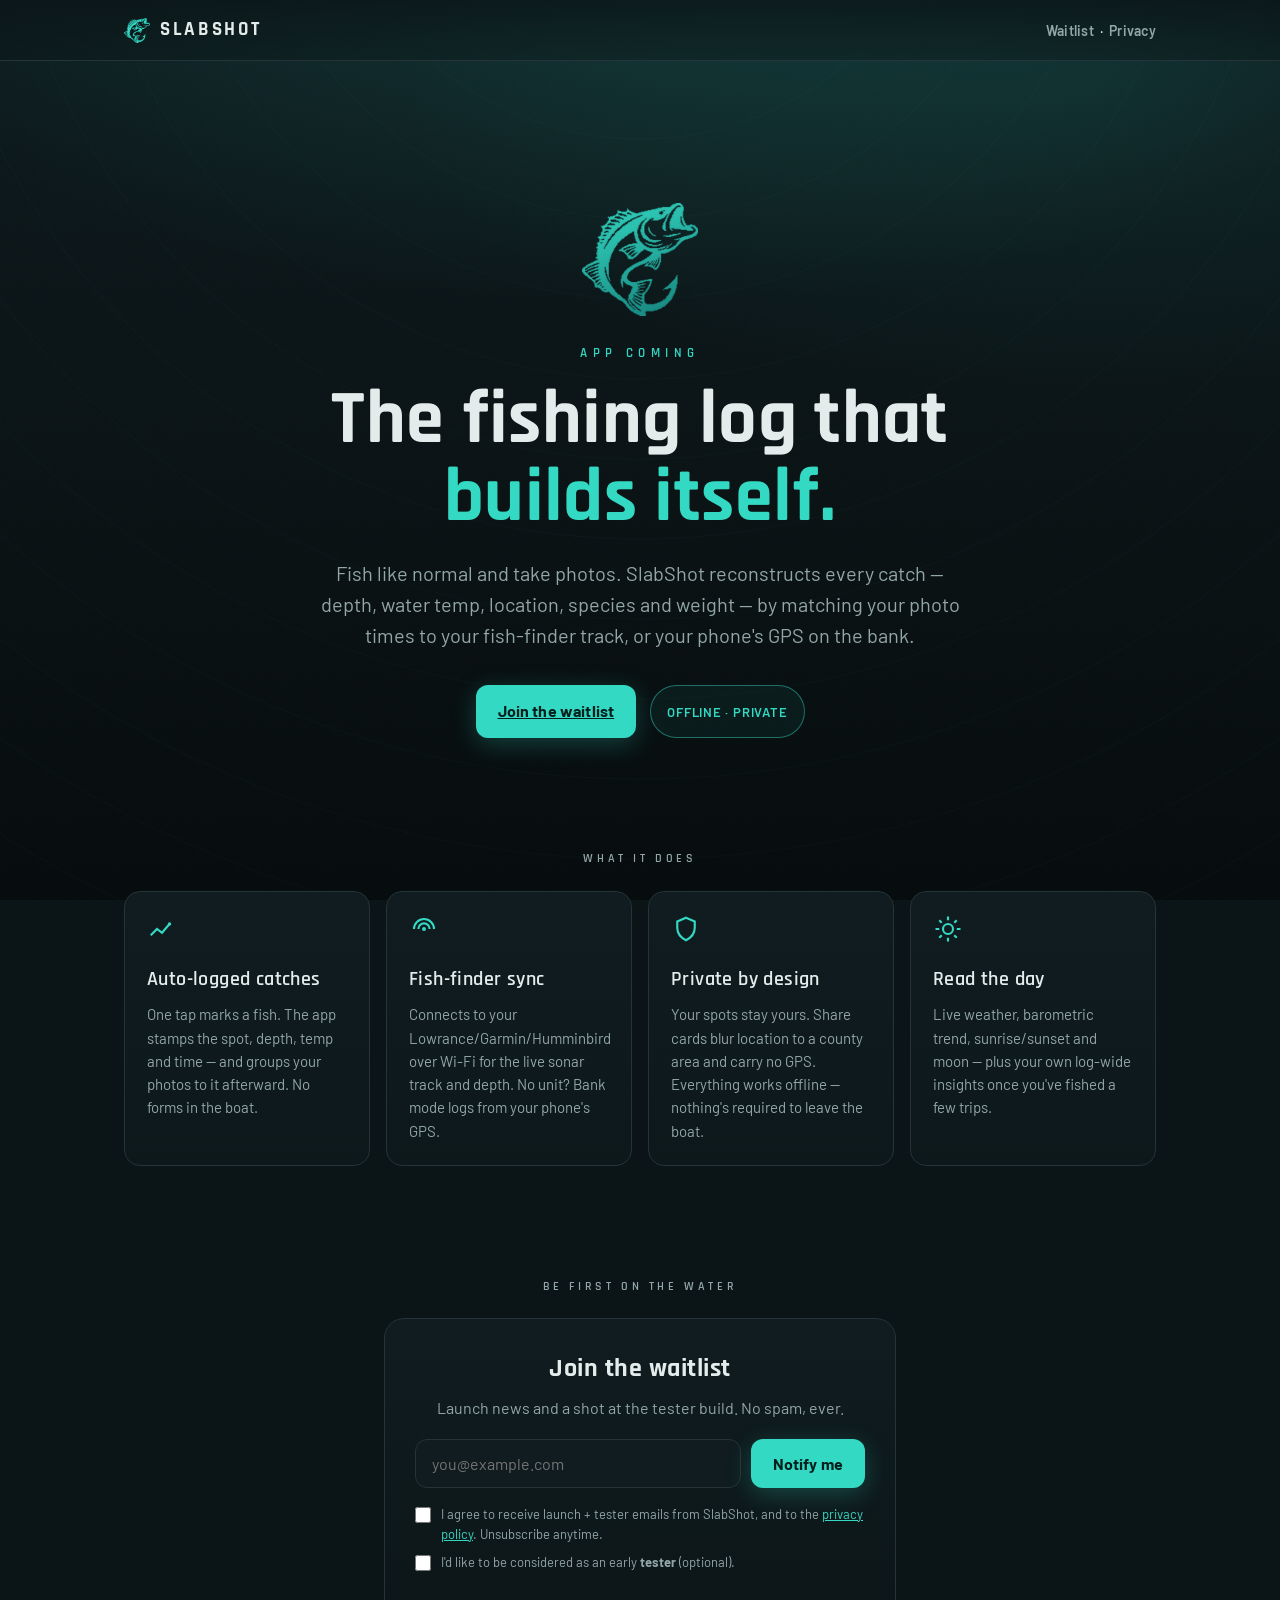
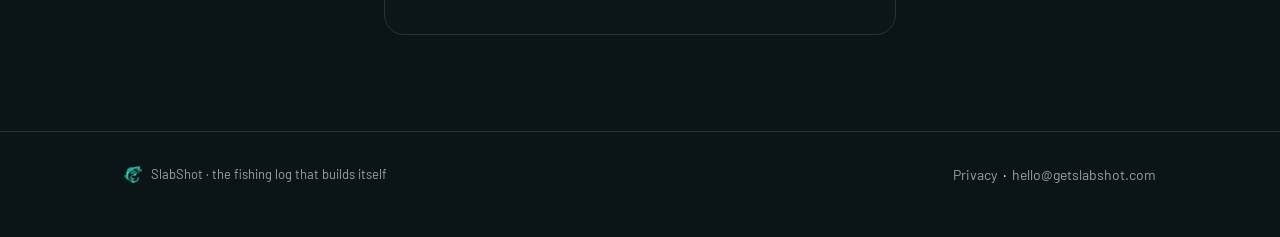
==== index.html @ e016c4cb "SlabShot landing site (Cloudflare Pages) Static front door for getslabshot.com — landing page, Play-" ====
<!doctype html>
<html lang="en">
<head>
<meta charset="utf-8">
<meta name="viewport" content="width=device-width, initial-scale=1">
<title>SlabShot — the fishing log that builds itself</title>
<meta name="description" content="SlabShot reconstructs every catch — depth, temp, location, species, weight — from your fish-finder track or phone GPS by matching your photo times. Offline. Private. App coming.">
<link rel="canonical" href="https://getslabshot.com/">
<meta property="og:title" content="SlabShot — the fishing log that builds itself">
<meta property="og:description" content="Auto-logged catches from your fish-finder or phone GPS. Offline, private, built for the water. Join the waitlist.">
<meta property="og:type" content="website">
<meta property="og:url" content="https://getslabshot.com/">
<meta property="og:image" content="https://getslabshot.com/assets/img/slabshot_mark.png">
<meta name="theme-color" content="#0B1416">
<link rel="icon" href="/assets/img/slabshot_mark.png">
<link rel="apple-touch-icon" href="/assets/img/slabshot_mark.png">
<link rel="preload" as="font" href="/assets/fonts/rajdhani_bold.ttf" type="font/ttf" crossorigin>
<link rel="stylesheet" href="/assets/css/slab.css">
</head>
<body>
<div class="bg" aria-hidden="true"></div>

<header class="bar">
  <div class="wrap">
    <a class="brand" href="/">
      <span class="mark" aria-hidden="true"></span>
      <span class="wordmark">SLABSHOT</span>
    </a>
    <nav><a href="#waitlist">Waitlist</a> &nbsp;·&nbsp; <a href="/privacy.html">Privacy</a></nav>
  </div>
</header>

<main>
  <!-- HERO -->
  <section class="hero">
    <div class="wrap">
      <div class="mark-xl reveal d1" aria-hidden="true"></div>
      <p class="eyebrow reveal d1">App coming</p>
      <h1 class="reveal d2">The fishing log that<br><span class="accent">builds itself.</span></h1>
      <p class="lede reveal d3">
        Fish like normal and take photos. SlabShot reconstructs every catch — depth, water
        temp, location, species and weight — by matching your photo times to your fish-finder
        track, or your phone's GPS on the bank.
      </p>
      <div class="cta-row reveal d4">
        <a class="btn" href="#waitlist">Join the waitlist</a>
        <span class="pill">Offline · Private</span>
      </div>
    </div>
  </section>

  <!-- WHAT IT DOES -->
  <section>
    <div class="wrap">
      <p class="section-label">What it does</p>
      <div class="grid">
        <div class="card reveal d1">
          <svg class="ic" viewBox="0 0 24 24" fill="none" stroke="currentColor" stroke-width="1.7"><path d="M3 17l5-5 4 3 6-7"/><circle cx="18" cy="8" r="1.4" fill="currentColor" stroke="none"/></svg>
          <h3>Auto-logged catches</h3>
          <p>One tap marks a fish. The app stamps the spot, depth, temp and time — and groups your
          photos to it afterward. No forms in the boat.</p>
        </div>
        <div class="card reveal d2">
          <svg class="ic" viewBox="0 0 24 24" fill="none" stroke="currentColor" stroke-width="1.7"><path d="M4 12a8 8 0 0 1 16 0"/><path d="M7.5 12a4.5 4.5 0 0 1 9 0"/><circle cx="12" cy="12" r="1.6" fill="currentColor" stroke="none"/></svg>
          <h3>Fish-finder sync</h3>
          <p>Connects to your Lowrance/Garmin/Humminbird over Wi-Fi for the live sonar track and
          depth. No unit? Bank mode logs from your phone's GPS.</p>
        </div>
        <div class="card reveal d3">
          <svg class="ic" viewBox="0 0 24 24" fill="none" stroke="currentColor" stroke-width="1.7"><path d="M12 3l7 3v5c0 4.5-3 8-7 10-4-2-7-5.5-7-10V6z"/></svg>
          <h3>Private by design</h3>
          <p>Your spots stay yours. Share cards blur location to a county area and carry no GPS.
          Everything works offline — nothing's required to leave the boat.</p>
        </div>
        <div class="card reveal d4">
          <svg class="ic" viewBox="0 0 24 24" fill="none" stroke="currentColor" stroke-width="1.7"><circle cx="12" cy="12" r="4"/><path d="M12 2v3M12 19v3M2 12h3M19 12h3M5 5l2 2M17 17l2 2M19 5l-2 2M7 17l-2 2"/></svg>
          <h3>Read the day</h3>
          <p>Live weather, barometric trend, sunrise/sunset and moon — plus your own log-wide
          insights once you've fished a few trips.</p>
        </div>
      </div>
    </div>
  </section>

  <!-- WAITLIST -->
  <section id="waitlist">
    <div class="wrap signup">
      <p class="section-label">Be first on the water</p>
      <div class="signup-card reveal d1">
        <h3 style="font-family:Rajdhani;font-weight:700;font-size:26px;letter-spacing:.02em;">Join the waitlist</h3>
        <p style="color:var(--muted);margin-top:6px;">Launch news and a shot at the tester build. No spam, ever.</p>
        <form id="waitform" method="POST" action="/api/waitlist" novalidate>
          <div class="field-row" style="margin-top:18px;">
            <input type="email" name="email" placeholder="you@example.com" required autocomplete="email" aria-label="Email address">
            <button class="btn" type="submit">Notify me</button>
          </div>
          <label class="consent">
            <input type="checkbox" name="consent" value="yes" required>
            <span>I agree to receive launch + tester emails from SlabShot, and to the
              <a href="/privacy.html">privacy policy</a>. Unsubscribe anytime.</span>
          </label>
          <label class="consent" style="margin-top:8px;">
            <input type="checkbox" name="tester" value="yes">
            <span>I'd like to be considered as an early <strong>tester</strong> (optional).</span>
          </label>
          <p class="form-note" id="note" role="status" aria-live="polite"></p>
        </form>
      </div>
    </div>
  </section>
</main>

<footer>
  <div class="wrap">
    <span class="foot-mark"><span class="mark" aria-hidden="true" style="width:18px;height:18px;"></span> SlabShot · the fishing log that builds itself</span>
    <span><a href="/privacy.html">Privacy</a> &nbsp;·&nbsp; <a href="mailto:hello@getslabshot.com">hello@getslabshot.com</a></span>
  </div>
</footer>

<script src="/assets/js/waitlist.js" defer></script>
</body>
</html>
---- assets/css/slab.css ----
/* SlabShot — marine depth-sounder instrument. Dark teal-black, sharp teal, app fonts. */

@font-face { font-family: "Rajdhani"; src: url("../fonts/rajdhani_medium.ttf") format("truetype"); font-weight: 500; font-display: swap; }
@font-face { font-family: "Rajdhani"; src: url("../fonts/rajdhani_semibold.ttf") format("truetype"); font-weight: 600; font-display: swap; }
@font-face { font-family: "Rajdhani"; src: url("../fonts/rajdhani_bold.ttf") format("truetype"); font-weight: 700; font-display: swap; }
@font-face { font-family: "Barlow"; src: url("../fonts/barlow_regular.ttf") format("truetype"); font-weight: 400; font-display: swap; }
@font-face { font-family: "Barlow"; src: url("../fonts/barlow_medium.ttf") format("truetype"); font-weight: 500; font-display: swap; }
@font-face { font-family: "Barlow"; src: url("../fonts/barlow_semibold.ttf") format("truetype"); font-weight: 600; font-display: swap; }
@font-face { font-family: "Barlow"; src: url("../fonts/barlow_bold.ttf") format("truetype"); font-weight: 700; font-display: swap; }

:root {
  --teal:        #34D9C4;   /* sharp accent */
  --teal-bright: #2DD4BF;
  --deep:        #0B1416;   /* background */
  --deep-2:      #0E2A30;   /* deep teal */
  --surface:     #101C1F;
  --surface-2:   #1B2A2E;
  --ink:         #E3ECEB;   /* on-background */
  --muted:       #93A6A7;
  --line:        #243438;
  --maxw: 1080px;
}

* { box-sizing: border-box; margin: 0; padding: 0; }

html { scroll-behavior: smooth; }

body {
  font-family: "Barlow", system-ui, sans-serif;
  color: var(--ink);
  background: var(--deep);
  line-height: 1.55;
  -webkit-font-smoothing: antialiased;
  overflow-x: hidden;
}

/* "Looking into deep water" — layered radial sunlit shallows over a sinking deep, + a faint
   sonar depth-contour pattern and a grain veil. Fixed so content scrolls over the atmosphere. */
.bg {
  position: fixed; inset: 0; z-index: -2;
  background:
    radial-gradient(120% 80% at 50% -10%, rgba(52,217,196,.16), transparent 55%),
    radial-gradient(90% 60% at 85% 10%, rgba(45,212,191,.08), transparent 60%),
    linear-gradient(180deg, #0d1a1e 0%, var(--deep) 45%, #060c0d 100%);
}
.bg::before {            /* sonar depth contours */
  content: ""; position: absolute; inset: 0; opacity: .5;
  background-image: repeating-radial-gradient(circle at 50% -20%,
    transparent 0, transparent 78px, rgba(52,217,196,.05) 79px, transparent 80px);
}
.bg::after {             /* grain veil */
  content: ""; position: absolute; inset: 0; opacity: .035; mix-blend-mode: overlay;
  background-image: url("data:image/svg+xml,%3Csvg xmlns='http://www.w3.org/2000/svg' width='140' height='140'%3E%3Cfilter id='n'%3E%3CfeTurbulence type='fractalNoise' baseFrequency='.9' numOctaves='2'/%3E%3C/filter%3E%3Crect width='100%25' height='100%25' filter='url(%23n)'/%3E%3C/svg%3E");
}

.wrap { width: 100%; max-width: var(--maxw); margin: 0 auto; padding: 0 24px; }

/* ---- top bar ---- */
header.bar {
  position: sticky; top: 0; z-index: 10;
  backdrop-filter: blur(8px);
  background: linear-gradient(180deg, rgba(11,20,22,.78), rgba(11,20,22,.35));
  border-bottom: 1px solid var(--line);
}
.bar .wrap { display: flex; align-items: center; justify-content: space-between; height: 60px; }
.brand { display: flex; align-items: center; gap: 10px; text-decoration: none; }
.mark {
  width: 26px; height: 26px; flex: none;
  background: var(--teal);
  -webkit-mask: url("../img/slabshot_mark.png") center/contain no-repeat;
          mask: url("../img/slabshot_mark.png") center/contain no-repeat;
}
.wordmark { font-family: "Rajdhani"; font-weight: 700; letter-spacing: .14em; font-size: 19px; color: var(--ink); }
.bar nav a { color: var(--muted); text-decoration: none; font-size: 14px; font-weight: 600; letter-spacing: .02em; }
.bar nav a:hover { color: var(--teal); }

/* ---- hero ---- */
.hero { padding: clamp(64px, 12vw, 140px) 0 56px; text-align: center; }
.hero .mark-xl {
  width: clamp(72px, 16vw, 116px); height: clamp(72px, 16vw, 116px); margin: 0 auto 26px;
  background: linear-gradient(160deg, var(--teal), #15807a);
  -webkit-mask: url("../img/slabshot_mark.png") center/contain no-repeat;
          mask: url("../img/slabshot_mark.png") center/contain no-repeat;
  filter: drop-shadow(0 6px 30px rgba(52,217,196,.35));
}
.eyebrow {
  font-family: "Rajdhani"; font-weight: 600; letter-spacing: .42em; text-transform: uppercase;
  font-size: 13px; color: var(--teal); margin-bottom: 18px;
}
h1 {
  font-family: "Rajdhani"; font-weight: 700; line-height: 1.02;
  font-size: clamp(40px, 8vw, 76px); letter-spacing: .005em;
}
h1 .accent { color: var(--teal); }
.lede {
  max-width: 640px; margin: 22px auto 0; color: var(--muted);
  font-size: clamp(16px, 2.4vw, 20px);
}
.cta-row { margin-top: 34px; display: flex; gap: 14px; justify-content: center; flex-wrap: wrap; }
.pill {
  display: inline-flex; align-items: center; gap: 8px; font-weight: 600; font-size: 13px;
  letter-spacing: .06em; text-transform: uppercase; color: var(--teal);
  border: 1px solid color-mix(in srgb, var(--teal) 45%, transparent);
  border-radius: 999px; padding: 9px 16px; background: rgba(52,217,196,.06);
}

/* ---- buttons / inputs ---- */
.btn {
  font-family: "Barlow"; font-weight: 700; font-size: 16px; letter-spacing: .01em;
  border: none; border-radius: 12px; padding: 14px 22px; cursor: pointer;
  background: var(--teal); color: #04201d; transition: transform .12s ease, box-shadow .12s ease;
  box-shadow: 0 6px 24px rgba(52,217,196,.25);
}
.btn:hover { transform: translateY(-1px); box-shadow: 0 10px 30px rgba(52,217,196,.38); }
.btn:disabled { opacity: .5; cursor: default; box-shadow: none; transform: none; }
input[type=email] {
  font-family: "Barlow"; font-size: 16px; color: var(--ink);
  background: var(--surface); border: 1px solid var(--line); border-radius: 12px;
  padding: 14px 16px; width: 100%;
}
input[type=email]:focus { outline: none; border-color: var(--teal); }

/* ---- sections ---- */
section { padding: 56px 0; }
.section-label {
  font-family: "Rajdhani"; font-weight: 600; letter-spacing: .3em; text-transform: uppercase;
  font-size: 12px; color: var(--muted); margin-bottom: 22px; text-align: center;
}
.grid {
  display: grid; gap: 16px; grid-template-columns: repeat(auto-fit, minmax(240px, 1fr));
}
.card {
  background: linear-gradient(180deg, var(--surface), #0d181b);
  border: 1px solid var(--line); border-radius: 16px; padding: 22px;
}
.card h3 { font-family: "Rajdhani"; font-weight: 600; font-size: 20px; letter-spacing: .02em; margin-bottom: 8px; }
.card p { color: var(--muted); font-size: 15px; }
.card .ic {
  width: 30px; height: 30px; margin-bottom: 14px; color: var(--teal);
}

/* ---- waitlist ---- */
.signup { max-width: 560px; margin: 0 auto; text-align: center; }
.signup-card {
  background: linear-gradient(180deg, var(--surface), #0c1619);
  border: 1px solid var(--line); border-radius: 20px; padding: 30px;
}
.field-row { display: flex; gap: 10px; margin-top: 6px; }
.field-row .btn { flex: none; }
.consent { display: flex; gap: 10px; align-items: flex-start; text-align: left; margin-top: 16px; font-size: 13px; color: var(--muted); }
.consent input { margin-top: 3px; width: 16px; height: 16px; accent-color: var(--teal); flex: none; }
.consent a { color: var(--teal); }
.form-note { margin-top: 14px; font-size: 12px; color: var(--muted); min-height: 18px; }
.form-note.ok { color: var(--teal); }
.form-note.err { color: #FF8A80; }
@media (max-width: 520px) { .field-row { flex-direction: column; } .field-row .btn { width: 100%; } }

/* ---- footer ---- */
footer { border-top: 1px solid var(--line); padding: 30px 0 50px; margin-top: 40px; }
footer .wrap { display: flex; justify-content: space-between; align-items: center; gap: 16px; flex-wrap: wrap; }
footer a { color: var(--muted); text-decoration: none; font-size: 14px; }
footer a:hover { color: var(--teal); }
.foot-mark { display: flex; align-items: center; gap: 9px; color: var(--muted); font-size: 13px; }

/* ---- prose (privacy) ---- */
.prose { max-width: 760px; margin: 0 auto; padding: 40px 0 60px; }
.prose h1 { font-size: clamp(30px, 6vw, 46px); text-align: left; margin-bottom: 6px; }
.prose .updated { color: var(--muted); font-size: 14px; margin-bottom: 30px; }
.prose h2 { font-family: "Rajdhani"; font-weight: 600; font-size: 23px; letter-spacing: .02em; color: var(--teal); margin: 34px 0 10px; }
.prose h3 { font-family: "Rajdhani"; font-weight: 600; font-size: 18px; margin: 20px 0 6px; }
.prose p, .prose li { color: #c4d2d2; font-size: 16px; margin-bottom: 10px; }
.prose ul { padding-left: 22px; margin-bottom: 12px; }
.prose strong { color: var(--ink); }
.prose a { color: var(--teal); }
.prose table { width: 100%; border-collapse: collapse; margin: 12px 0; font-size: 15px; }
.prose th, .prose td { border: 1px solid var(--line); padding: 10px 12px; text-align: left; vertical-align: top; }
.prose th { background: var(--surface-2); font-family: "Rajdhani"; font-weight: 600; letter-spacing: .02em; }

/* ---- entrance motion (one orchestrated load) ---- */
@keyframes rise { from { opacity: 0; transform: translateY(16px); } to { opacity: 1; transform: none; } }
.reveal { opacity: 0; animation: rise .7s cubic-bezier(.2,.7,.2,1) forwards; }
.d1 { animation-delay: .05s; } .d2 { animation-delay: .15s; } .d3 { animation-delay: .27s; }
.d4 { animation-delay: .4s; } .d5 { animation-delay: .55s; }
@media (prefers-reduced-motion: reduce) { .reveal { animation: none; opacity: 1; } html { scroll-behavior: auto; } }
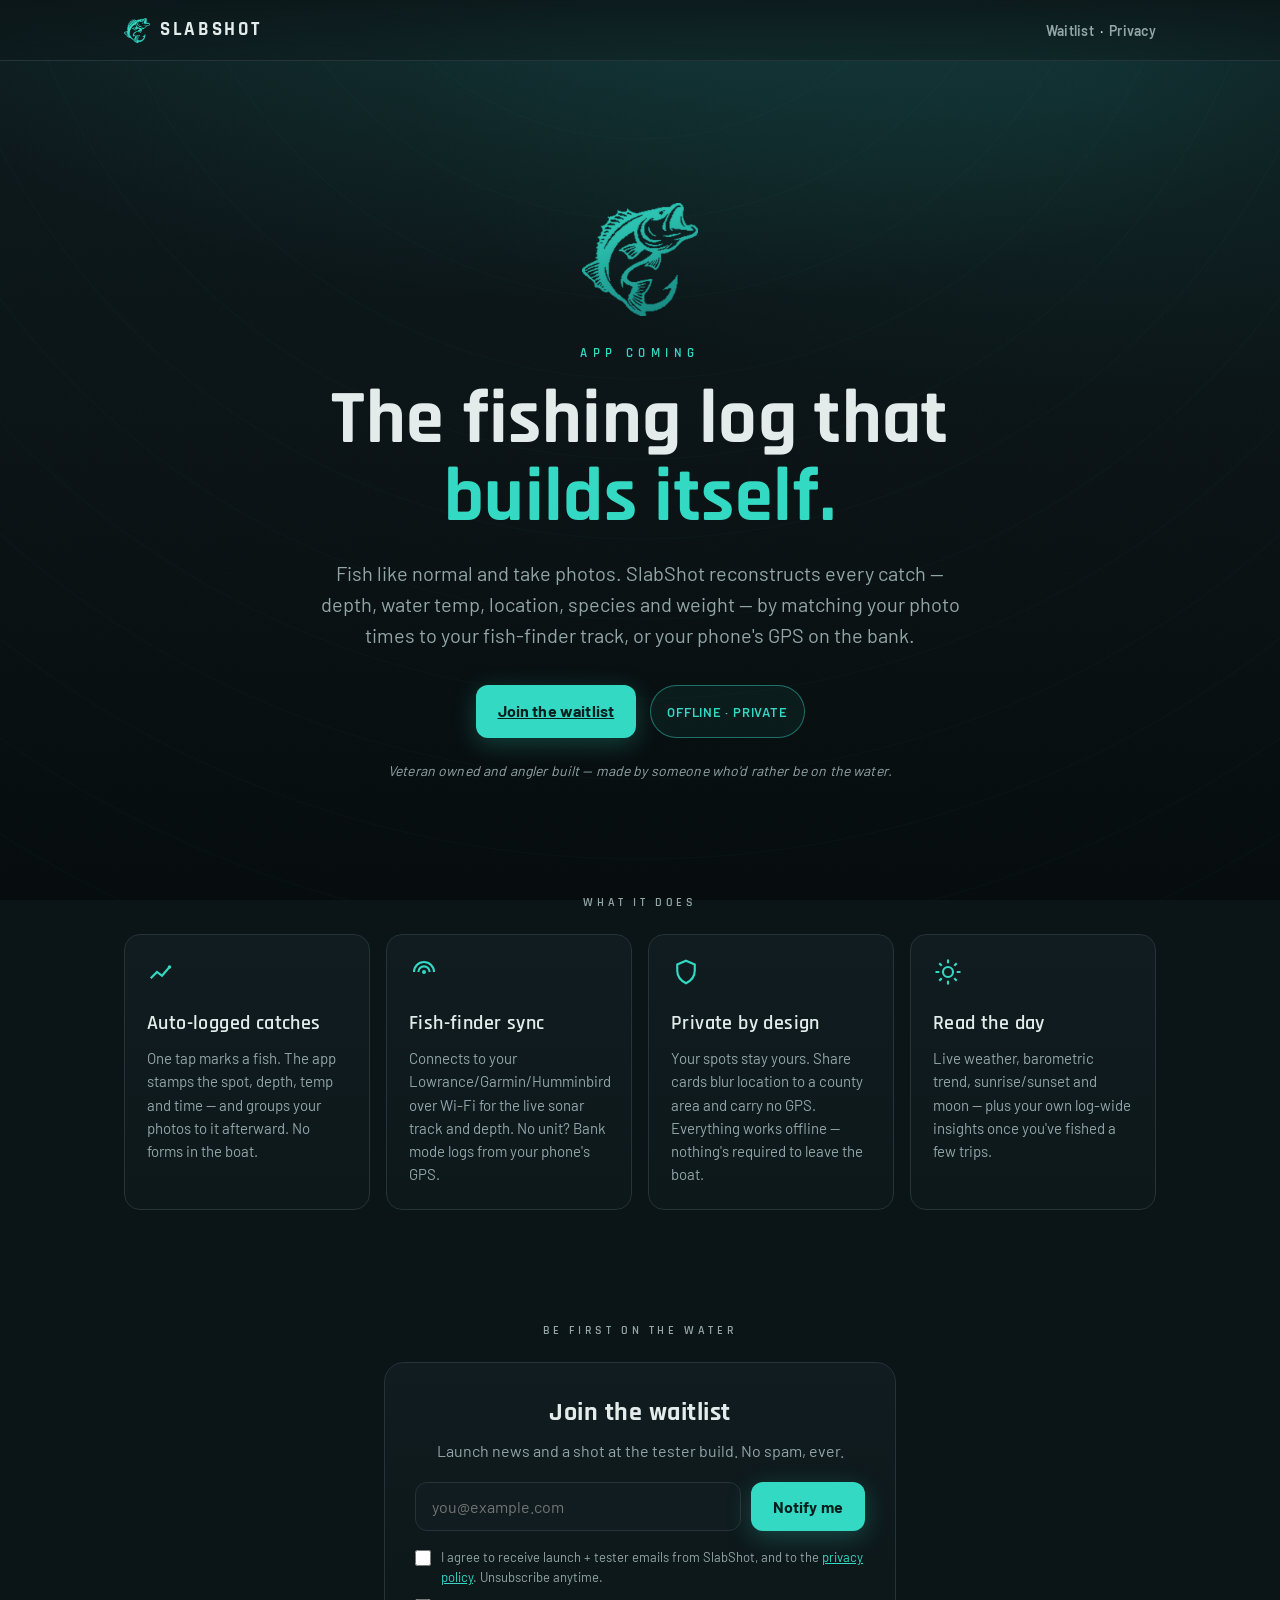
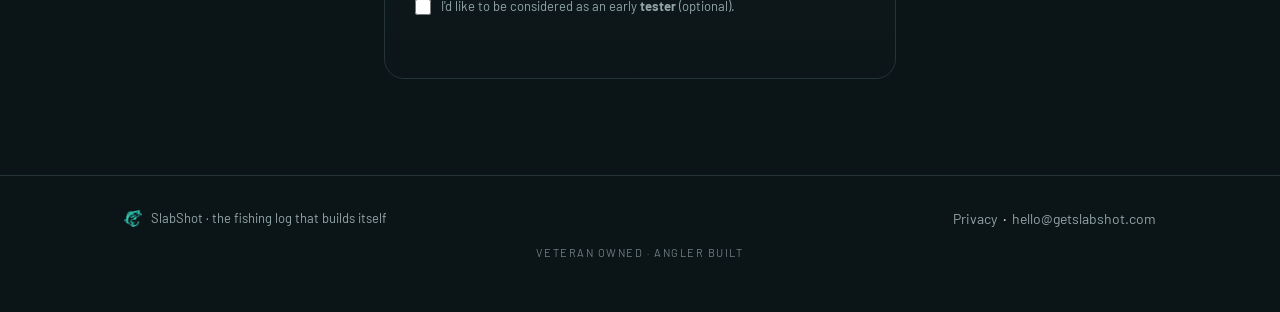
==== commit ab94f857: "site: quiet 'Veteran owned' credential (footer + hero story line) Footer line + one story sentence u" ====
--- a/index.html
+++ b/index.html
@@ -10,10 +10,13 @@
 <meta property="og:description" content="Auto-logged catches from your fish-finder or phone GPS. Offline, private, built for the water. Join the waitlist.">
 <meta property="og:type" content="website">
 <meta property="og:url" content="https://getslabshot.com/">
-<meta property="og:image" content="https://getslabshot.com/assets/img/slabshot_mark.png">
+<meta property="og:image" content="https://getslabshot.com/assets/img/icon-512.png">
 <meta name="theme-color" content="#0B1416">
-<link rel="icon" href="/assets/img/slabshot_mark.png">
-<link rel="apple-touch-icon" href="/assets/img/slabshot_mark.png">
+<link rel="icon" href="/favicon.ico" sizes="any">
+<link rel="icon" type="image/png" sizes="32x32" href="/assets/img/icon-32.png">
+<link rel="icon" type="image/png" sizes="16x16" href="/assets/img/icon-16.png">
+<link rel="apple-touch-icon" href="/assets/img/icon-180.png">
+<link rel="manifest" href="/site.webmanifest">
 <link rel="preload" as="font" href="/assets/fonts/rajdhani_bold.ttf" type="font/ttf" crossorigin>
 <link rel="stylesheet" href="/assets/css/slab.css">
 </head>
@@ -46,6 +49,7 @@
         <a class="btn" href="#waitlist">Join the waitlist</a>
         <span class="pill">Offline · Private</span>
       </div>
+      <p class="founder-note reveal d4">Veteran owned and angler built — made by someone who'd rather be on the water.</p>
     </div>
   </section>
 
@@ -115,6 +119,7 @@
     <span class="foot-mark"><span class="mark" aria-hidden="true" style="width:18px;height:18px;"></span> SlabShot · the fishing log that builds itself</span>
     <span><a href="/privacy.html">Privacy</a> &nbsp;·&nbsp; <a href="mailto:hello@getslabshot.com">hello@getslabshot.com</a></span>
   </div>
+  <div class="wrap"><span class="foot-cred">Veteran owned · angler built</span></div>
 </footer>
 
 <script src="/assets/js/waitlist.js" defer></script>
--- a/assets/css/slab.css
+++ b/assets/css/slab.css
@@ -97,6 +97,10 @@
   font-size: clamp(16px, 2.4vw, 20px);
 }
 .cta-row { margin-top: 34px; display: flex; gap: 14px; justify-content: center; flex-wrap: wrap; }
+.founder-note {
+  max-width: 560px; margin: 22px auto 0; color: var(--muted);
+  font-size: 14px; letter-spacing: .01em; font-style: italic; opacity: .85;
+}
 .pill {
   display: inline-flex; align-items: center; gap: 8px; font-weight: 600; font-size: 13px;
   letter-spacing: .06em; text-transform: uppercase; color: var(--teal);
@@ -161,6 +165,11 @@
 footer a { color: var(--muted); text-decoration: none; font-size: 14px; }
 footer a:hover { color: var(--teal); }
 .foot-mark { display: flex; align-items: center; gap: 9px; color: var(--muted); font-size: 13px; }
+footer .wrap + .wrap { margin-top: 14px; justify-content: center; }
+.foot-cred {
+  font-size: 11px; letter-spacing: .14em; text-transform: uppercase;
+  color: color-mix(in srgb, var(--muted) 72%, transparent);
+}
 
 /* ---- prose (privacy) ---- */
 .prose { max-width: 760px; margin: 0 auto; padding: 40px 0 60px; }
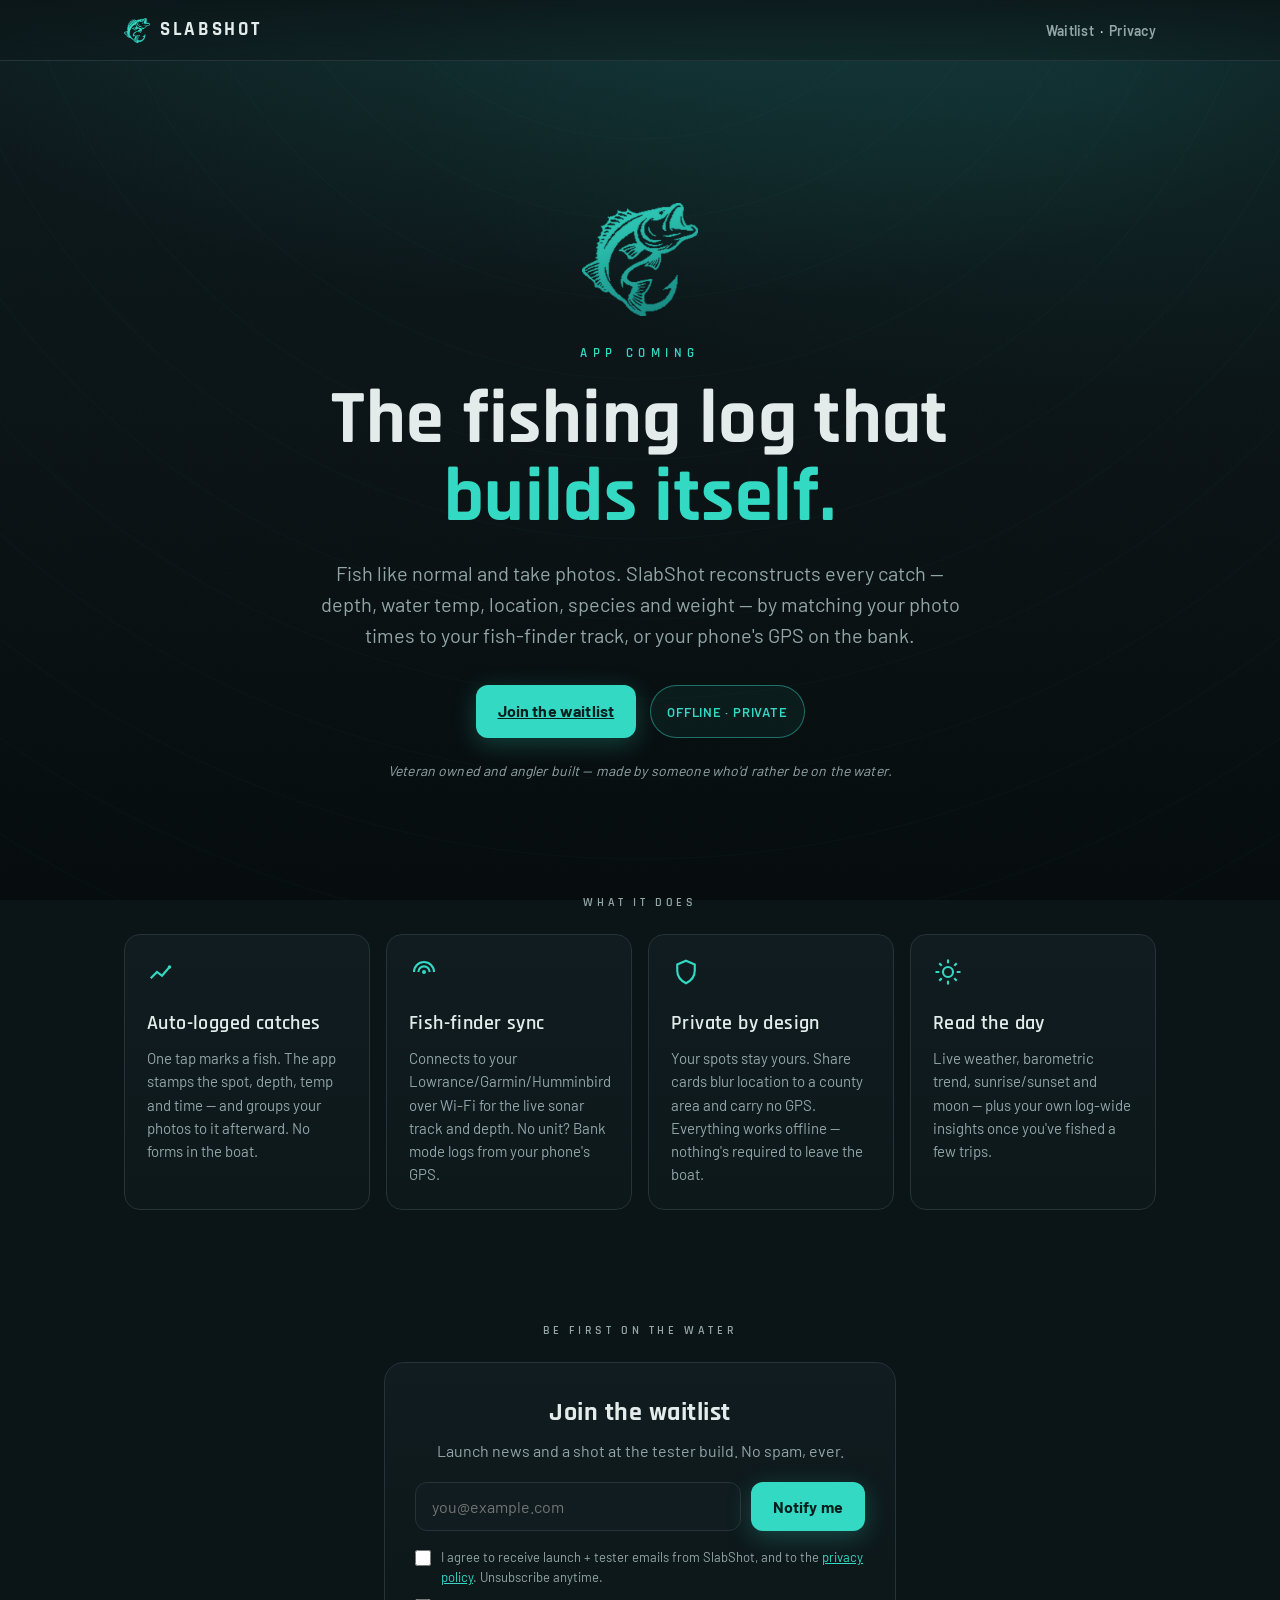
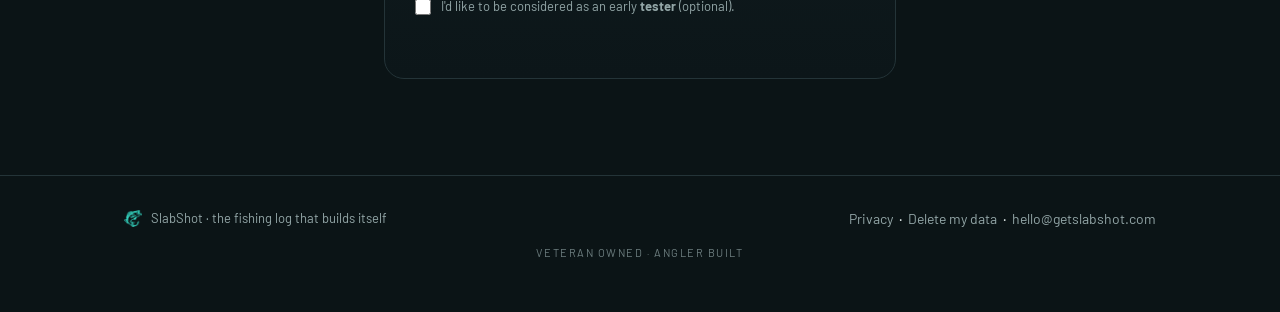
==== commit 4f3561e2: "site: add /delete-data deletion-request page; link from footer + policy Play-compliant data-deletion" ====
--- a/index.html
+++ b/index.html
@@ -117,7 +117,7 @@
 <footer>
   <div class="wrap">
     <span class="foot-mark"><span class="mark" aria-hidden="true" style="width:18px;height:18px;"></span> SlabShot · the fishing log that builds itself</span>
-    <span><a href="/privacy.html">Privacy</a> &nbsp;·&nbsp; <a href="mailto:hello@getslabshot.com">hello@getslabshot.com</a></span>
+    <span><a href="/privacy.html">Privacy</a> &nbsp;·&nbsp; <a href="/delete-data.html">Delete my data</a> &nbsp;·&nbsp; <a href="mailto:hello@getslabshot.com">hello@getslabshot.com</a></span>
   </div>
   <div class="wrap"><span class="foot-cred">Veteran owned · angler built</span></div>
 </footer>
